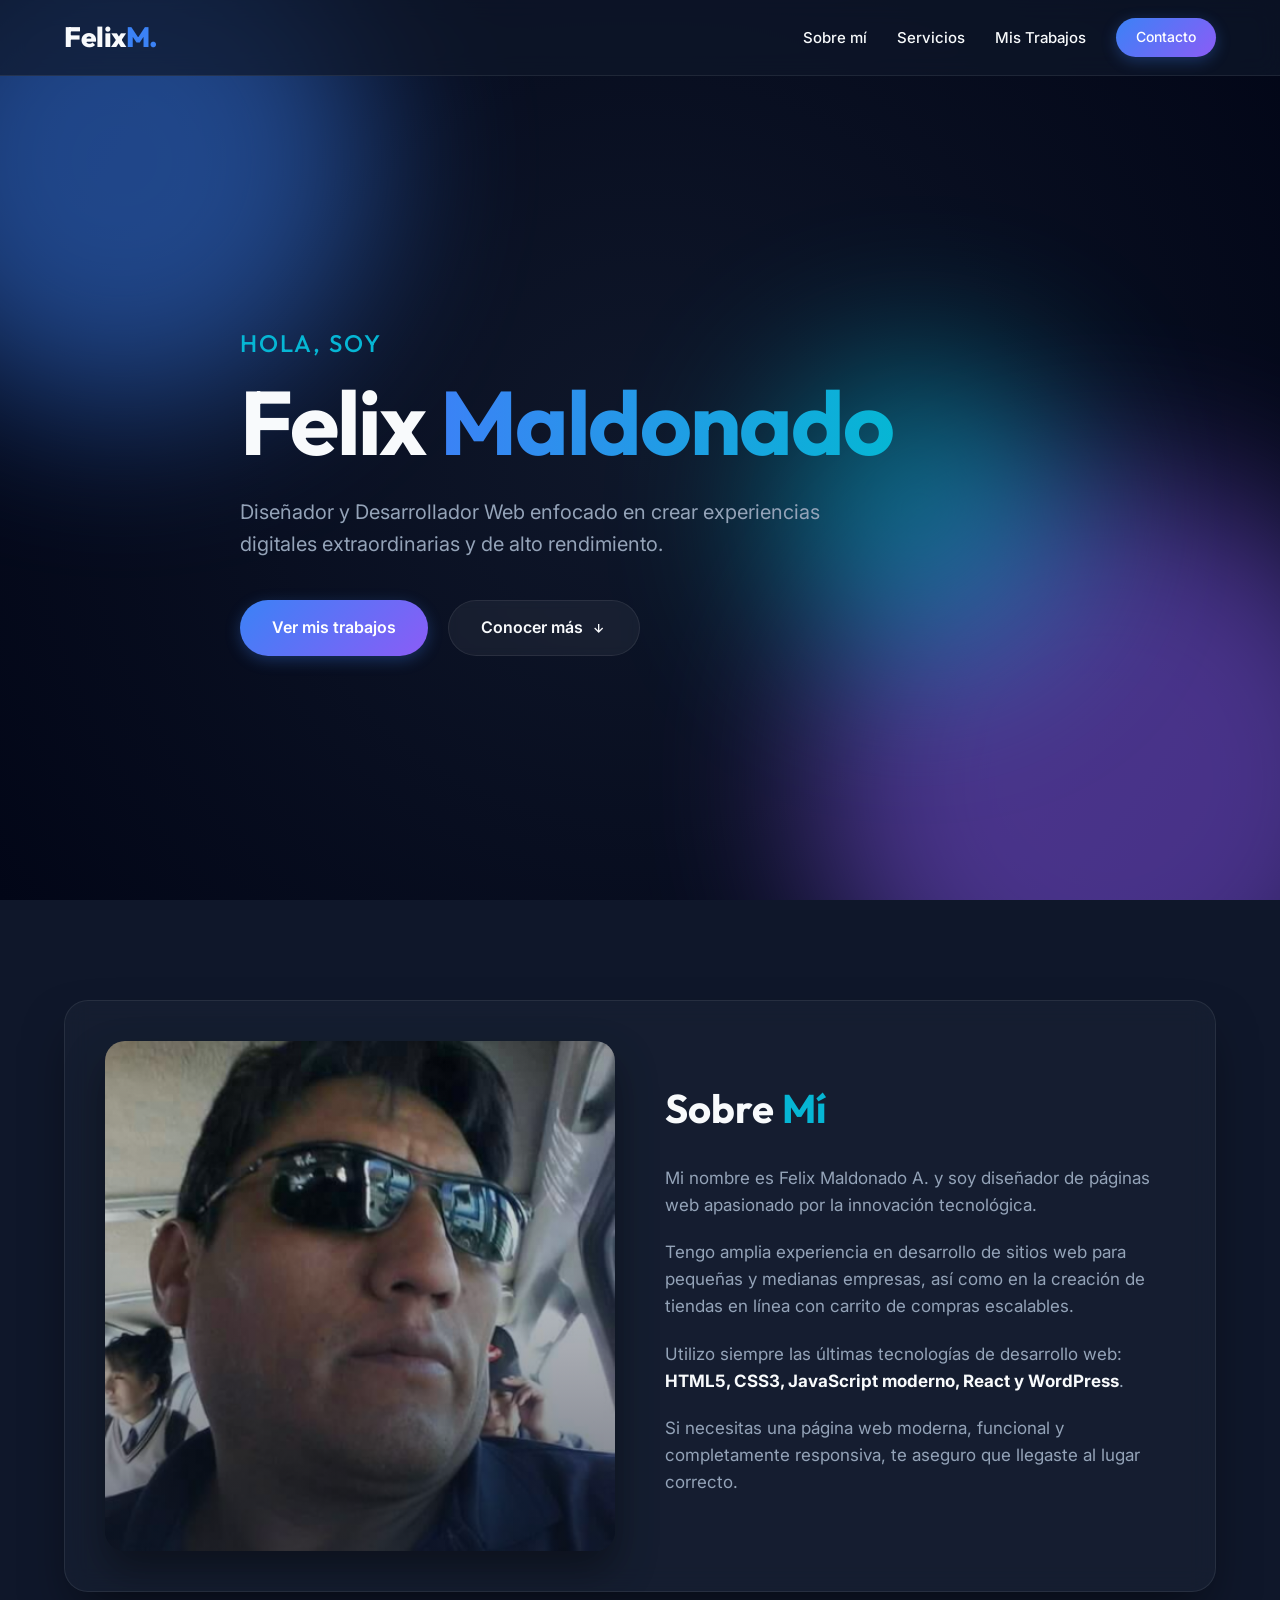
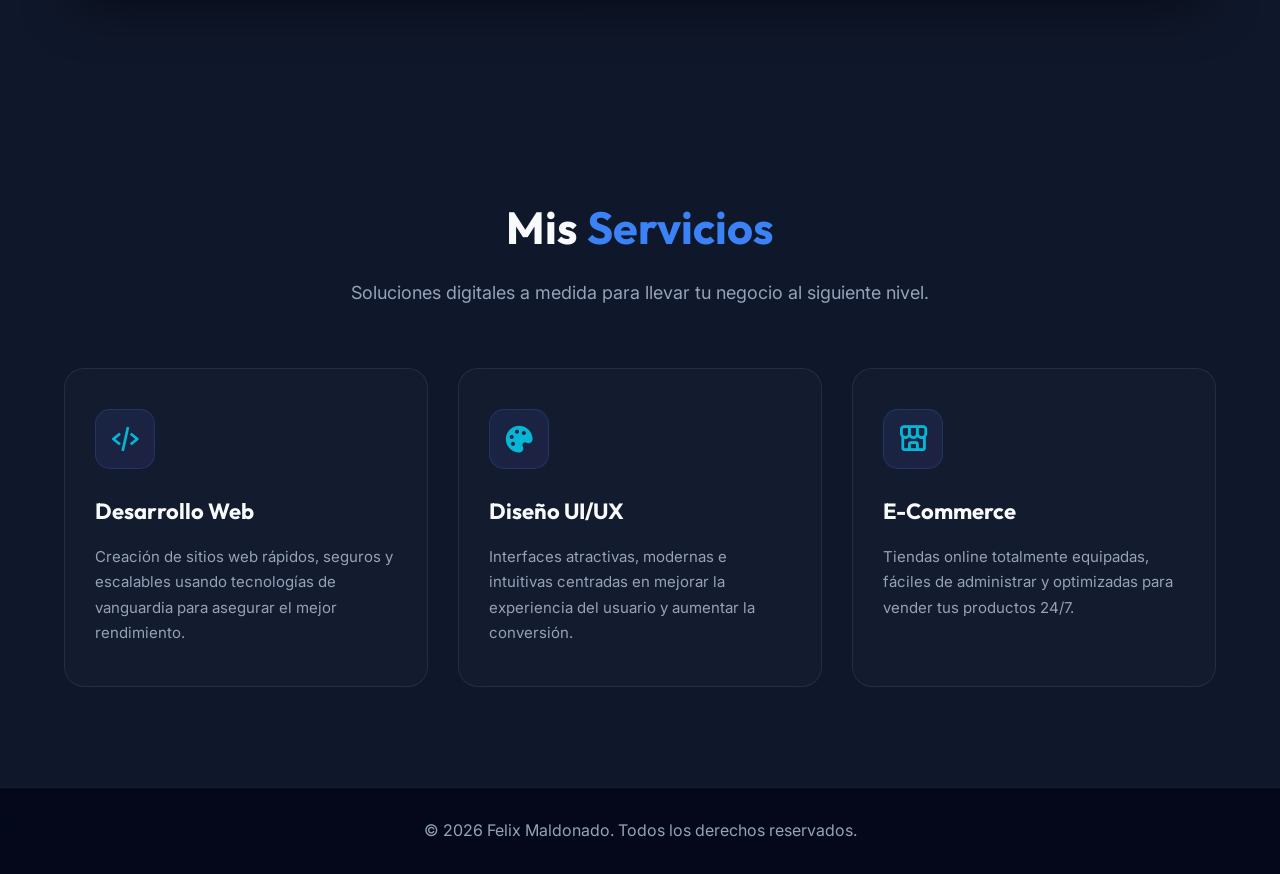
==== index.html @ bb876b4f "Initial commit" ====
<!DOCTYPE html>
<html lang="es">
<head>
    <meta charset="UTF-8">
    <meta http-equiv="X-UA-Compatible" content="IE=edge">
    <meta name="viewport" content="width=device-width, initial-scale=1.0">
    <title>Felix Maldonado - Diseñador & Desarrollador Web</title>
    <!-- Modern Fonts -->
    <link href="https://fonts.googleapis.com/css2?family=Outfit:wght@300;400;600;800&family=Inter:wght@300;400;500;700&display=swap" rel="stylesheet">
    <!-- Boxicons for modern icons -->
    <link href='https://unpkg.com/boxicons@2.1.4/css/boxicons.min.css' rel='stylesheet'>
    <link rel="stylesheet" href="css/estilo.css">
</head>

<body>
    <!-- Decoración de fondo dinámica -->
    <div class="background-shapes">
        <div class="shape shape-1"></div>
        <div class="shape shape-2"></div>
        <div class="shape shape-3"></div>
    </div>

    <!-- Navegación Sticky con Glassmorphism -->
    <header class="glass-header">
        <div class="contenedor header-content">
            <div class="logo">
                <a href="#">Felix<span>M.</span></a>
            </div>
            <nav>
                <ul class="navegacion">
                    <li><a href="#sobre-mi">Sobre mí</a></li>
                    <li><a href="#servicios">Servicios</a></li>
                    <li><a href="mistrabajos.html">Mis Trabajos</a></li>
                    <li><a href="#contacto" class="btn-primary btn-small">Contacto</a></li>
                </ul>
            </nav>
        </div>
    </header>

    <!-- Sección Hero -->
    <section class="hero">
        <div class="contenedor hero-content">
            <h2 class="subtitle">Hola, soy</h2>
            <h1 class="title">Felix <span>Maldonado</span></h1>
            <p class="description">Diseñador y Desarrollador Web enfocado en crear experiencias digitales extraordinarias y de alto rendimiento.</p>
            <div class="hero-buttons">
                <a href="nosotros.html" class="btn-primary glow-effect">Ver mis trabajos</a>
                <a href="#sobre-mi" class="btn-secondary">Conocer más <i class='bx bx-down-arrow-alt'></i></a>
            </div>
        </div>
    </section>

    <!-- Sección Sobre Mi -->
    <section id="sobre-mi" class="section">
        <div class="contenedor">
            <div class="sobre-mi-grid glass-panel">
                <div class="sobre-mi-img">
                    <img src="img/yo.jpg" alt="Felix Maldonado" title="Felix Maldonado A.">
                    <div class="img-overlay"></div>
                </div>
                <div class="sobre-mi-info">
                    <h3>Sobre <span>Mí</span></h3>
                    <p>Mi nombre es Felix Maldonado A. y soy diseñador de páginas web apasionado por la innovación tecnológica.</p>
                    <p>Tengo amplia experiencia en desarrollo de sitios web para pequeñas y medianas empresas, así como en la creación de tiendas en línea con carrito de compras escalables.</p>
                    <p>Utilizo siempre las últimas tecnologías de desarrollo web: <strong>HTML5, CSS3, JavaScript moderno, React y WordPress</strong>.</p>
                    <p>Si necesitas una página web moderna, funcional y completamente responsiva, te aseguro que llegaste al lugar correcto.</p>
                </div>
            </div>
        </div>
    </section>

    <!-- Nueva Sección de Servicios (Cards) -->
    <section id="servicios" class="section">
        <div class="contenedor text-center">
            <h3 class="section-title">Mis <span>Servicios</span></h3>
            <p class="section-subtitle">Soluciones digitales a medida para llevar tu negocio al siguiente nivel.</p>
            
            <div class="cards-grid">
                <!-- Card 1 -->
                <div class="card glass-card">
                    <div class="card-icon">
                        <i class='bx bx-code-alt'></i>
                    </div>
                    <h4>Desarrollo Web</h4>
                    <p>Creación de sitios web rápidos, seguros y escalables usando tecnologías de vanguardia para asegurar el mejor rendimiento.</p>
                </div>
                <!-- Card 2 -->
                <div class="card glass-card">
                    <div class="card-icon">
                        <i class='bx bxs-palette'></i>
                    </div>
                    <h4>Diseño UI/UX</h4>
                    <p>Interfaces atractivas, modernas e intuitivas centradas en mejorar la experiencia del usuario y aumentar la conversión.</p>
                </div>
                <!-- Card 3 -->
                <div class="card glass-card">
                    <div class="card-icon">
                        <i class='bx bx-store-alt'></i>
                    </div>
                    <h4>E-Commerce</h4>
                    <p>Tiendas online totalmente equipadas, fáciles de administrar y optimizadas para vender tus productos 24/7.</p>
                </div>
            </div>
        </div>
    </section>

    <!-- Footer -->
    <footer class="footer">
        <div class="contenedor">
            <p>&copy; 2026 Felix Maldonado. Todos los derechos reservados.</p>
        </div>
    </footer>
</body>
</html>
---- css/estilo.css ----
/* =========================================
   VARIABLES & DESIGN SYSTEM
   ========================================= */
:root {
    --bg-dark: #0f172a;
    --bg-darker: #020617;
    --text-primary: #f8fafc;
    --text-secondary: #94a3b8;
    --primary-color: #3b82f6;
    --primary-glow: rgba(59, 130, 246, 0.5);
    --secondary-color: #8b5cf6;
    --accent-color: #06b6d4;
    
    --glass-bg: rgba(30, 41, 59, 0.4);
    --glass-border: rgba(255, 255, 255, 0.08);
    --glass-blur: blur(12px);
    
    --font-heading: 'Outfit', sans-serif;
    --font-body: 'Inter', sans-serif;
    
    --transition-fast: 0.2s ease;
    --transition-normal: 0.4s ease;
}

/* =========================================
   RESET & BASE STYLES
   ========================================= */
* {
    margin: 0;
    padding: 0;
    box-sizing: border-box;
}

html {
    scroll-behavior: smooth;
}

body {
    font-family: var(--font-body);
    background-color: var(--bg-dark);
    color: var(--text-primary);
    line-height: 1.6;
    overflow-x: hidden;
    position: relative;
}

h1, h2, h3, h4, h5, h6 {
    font-family: var(--font-heading);
    font-weight: 700;
}

a {
    text-decoration: none;
    color: inherit;
    transition: color var(--transition-fast);
}

ul {
    list-style: none;
}

.contenedor {
    max-width: 1200px;
    width: 90%;
    margin: 0 auto;
}

.text-center {
    text-align: center;
}

/* =========================================
   BACKGROUND ANIMATED SHAPES
   ========================================= */
.background-shapes {
    position: fixed;
    top: 0;
    left: 0;
    width: 100vw;
    height: 100vh;
    z-index: -1;
    overflow: hidden;
    background: radial-gradient(circle at 50% 50%, var(--bg-dark), var(--bg-darker));
}

.shape {
    position: absolute;
    filter: blur(80px);
    border-radius: 50%;
    opacity: 0.5;
    animation: float 15s infinite ease-in-out alternate;
}

.shape-1 {
    top: -10%;
    left: -10%;
    width: 500px;
    height: 500px;
    background: var(--primary-color);
    animation-delay: 0s;
}

.shape-2 {
    bottom: -20%;
    right: -10%;
    width: 600px;
    height: 600px;
    background: var(--secondary-color);
    animation-delay: -5s;
}

.shape-3 {
    top: 40%;
    left: 60%;
    width: 300px;
    height: 300px;
    background: var(--accent-color);
    animation-delay: -10s;
}

@keyframes float {
    0% { transform: translate(0, 0) rotate(0deg) scale(1); }
    100% { transform: translate(50px, 50px) rotate(45deg) scale(1.1); }
}

/* =========================================
   HEADER & NAVIGATION
   ========================================= */
.glass-header {
    position: fixed;
    top: 0;
    left: 0;
    width: 100%;
    z-index: 1000;
    background: rgba(15, 23, 42, 0.7);
    backdrop-filter: var(--glass-blur);
    -webkit-backdrop-filter: var(--glass-blur);
    border-bottom: 1px solid var(--glass-border);
    padding: 15px 0;
    transition: all var(--transition-normal);
}

.header-content {
    display: flex;
    justify-content: space-between;
    align-items: center;
}

.logo a {
    font-size: 28px;
    font-family: var(--font-heading);
    font-weight: 800;
    color: var(--text-primary);
    letter-spacing: -0.5px;
}

.logo span {
    color: var(--primary-color);
}

.navegacion {
    display: flex;
    align-items: center;
    gap: 30px;
}

.navegacion li a {
    font-size: 15px;
    font-weight: 500;
    position: relative;
    padding: 5px 0;
}

.navegacion li a:not(.btn-small)::after {
    content: '';
    position: absolute;
    bottom: 0;
    left: 0;
    width: 0%;
    height: 2px;
    background: linear-gradient(90deg, var(--primary-color), var(--accent-color));
    transition: width var(--transition-fast);
}

.navegacion li a:not(.btn-small):hover::after {
    width: 100%;
}

.navegacion li a:hover {
    color: var(--accent-color);
}

/* =========================================
   BUTTONS
   ========================================= */
.btn-primary, .btn-secondary {
    display: inline-flex;
    align-items: center;
    gap: 8px;
    padding: 14px 32px;
    border-radius: 50px;
    font-weight: 600;
    font-size: 16px;
    transition: all var(--transition-normal);
    cursor: pointer;
    border: none;
}

.btn-small {
    padding: 8px 20px !important;
    font-size: 14px !important;
}

.btn-primary {
    background: linear-gradient(135deg, var(--primary-color), var(--secondary-color));
    color: white;
    box-shadow: 0 4px 15px rgba(59, 130, 246, 0.3);
}

.btn-primary:hover {
    transform: translateY(-3px);
    box-shadow: 0 8px 25px rgba(59, 130, 246, 0.5);
    color: white;
}

.glow-effect {
    position: relative;
    z-index: 1;
}

.glow-effect::before {
    content: '';
    position: absolute;
    top: 0; left: 0; right: 0; bottom: 0;
    border-radius: 50px;
    background: linear-gradient(135deg, var(--primary-color), var(--accent-color));
    z-index: -1;
    transition: opacity var(--transition-normal);
    opacity: 0;
    filter: blur(10px);
}

.glow-effect:hover::before {
    opacity: 1;
}

.btn-secondary {
    background: rgba(255, 255, 255, 0.05);
    backdrop-filter: blur(5px);
    border: 1px solid var(--glass-border);
    color: var(--text-primary);
}

.btn-secondary:hover {
    background: rgba(255, 255, 255, 0.1);
    transform: translateY(-3px);
}

/* =========================================
   HERO SECTION
   ========================================= */
.hero {
    min-height: 100vh;
    display: flex;
    align-items: center;
    padding-top: 80px;
}

.hero-content {
    max-width: 800px;
}

.subtitle {
    font-size: 24px;
    color: var(--accent-color);
    font-weight: 500;
    margin-bottom: 10px;
    letter-spacing: 2px;
    text-transform: uppercase;
}

.title {
    font-size: clamp(50px, 8vw, 90px);
    line-height: 1.1;
    margin-bottom: 25px;
    letter-spacing: -2px;
}

.title span {
    background: linear-gradient(to right, var(--primary-color), var(--accent-color));
    -webkit-background-clip: text;
    -webkit-text-fill-color: transparent;
    display: inline-block;
}

.description {
    font-size: 20px;
    color: var(--text-secondary);
    margin-bottom: 40px;
    max-width: 600px;
}

.hero-buttons {
    display: flex;
    gap: 20px;
    flex-wrap: wrap;
}

/* =========================================
   SECTIONS
   ========================================= */
.section {
    padding: 100px 0;
    position: relative;
    z-index: 2;
}

.section-title {
    font-size: 45px;
    margin-bottom: 15px;
}

.section-title span {
    color: var(--primary-color);
}

.section-subtitle {
    color: var(--text-secondary);
    font-size: 18px;
    max-width: 600px;
    margin: 0 auto 60px;
}

/* Glass Panels */
.glass-panel {
    background: var(--glass-bg);
    backdrop-filter: var(--glass-blur);
    -webkit-backdrop-filter: var(--glass-blur);
    border: 1px solid var(--glass-border);
    border-radius: 24px;
    padding: 40px;
    box-shadow: 0 25px 50px -12px rgba(0, 0, 0, 0.5);
}

/* =========================================
   SOBRE MI SECTION
   ========================================= */
.sobre-mi-grid {
    display: grid;
    grid-template-columns: 1fr 1fr;
    gap: 50px;
    align-items: center;
}

.sobre-mi-img {
    position: relative;
    border-radius: 20px;
    overflow: hidden;
    box-shadow: 0 20px 40px rgba(0,0,0,0.4);
}

.sobre-mi-img img {
    width: 100%;
    height: auto;
    display: block;
    transition: transform 0.5s ease;
}

.sobre-mi-img:hover img {
    transform: scale(1.05);
}

.img-overlay {
    position: absolute;
    top: 0; left: 0; right: 0; bottom: 0;
    background: linear-gradient(to top, var(--bg-dark) 0%, transparent 100%);
    opacity: 0.6;
}

.sobre-mi-info h3 {
    font-size: 40px;
    margin-bottom: 25px;
}

.sobre-mi-info h3 span {
    color: var(--accent-color);
}

.sobre-mi-info p {
    margin-bottom: 20px;
    color: var(--text-secondary);
    font-size: 17px;
}

.sobre-mi-info strong {
    color: var(--text-primary);
}

/* =========================================
   SERVICIOS SECTION (CARDS)
   ========================================= */
.cards-grid {
    display: grid;
    grid-template-columns: repeat(auto-fit, minmax(300px, 1fr));
    gap: 30px;
    margin-top: 40px;
}

.glass-card {
    background: rgba(30, 41, 59, 0.3);
    backdrop-filter: var(--glass-blur);
    -webkit-backdrop-filter: var(--glass-blur);
    border: 1px solid var(--glass-border);
    border-radius: 20px;
    padding: 40px 30px;
    text-align: left;
    transition: all var(--transition-normal);
    position: relative;
    overflow: hidden;
}

.glass-card::before {
    content: '';
    position: absolute;
    top: 0; left: 0;
    width: 100%; height: 100%;
    background: radial-gradient(circle at 50% -20%, rgba(59, 130, 246, 0.15), transparent 70%);
    opacity: 0;
    transition: opacity var(--transition-normal);
}

.glass-card:hover {
    transform: translateY(-10px);
    background: rgba(30, 41, 59, 0.5);
    border-color: rgba(59, 130, 246, 0.3);
    box-shadow: 0 20px 40px rgba(0, 0, 0, 0.4);
}

.glass-card:hover::before {
    opacity: 1;
}

.card-icon {
    width: 60px;
    height: 60px;
    border-radius: 15px;
    background: linear-gradient(135deg, rgba(59, 130, 246, 0.1), rgba(139, 92, 246, 0.1));
    display: flex;
    align-items: center;
    justify-content: center;
    margin-bottom: 25px;
    border: 1px solid rgba(59, 130, 246, 0.2);
}

.card-icon i {
    font-size: 32px;
    color: var(--accent-color);
}

.glass-card h4 {
    font-size: 22px;
    margin-bottom: 15px;
    color: var(--text-primary);
}

.glass-card p {
    color: var(--text-secondary);
    font-size: 15px;
    line-height: 1.7;
}

/* =========================================
   FOOTER
   ========================================= */
.footer {
    text-align: center;
    padding: 30px 0;
    border-top: 1px solid var(--glass-border);
    background: rgba(2, 6, 23, 0.8);
    backdrop-filter: var(--glass-blur);
    color: var(--text-secondary);
    position: relative;
    z-index: 2;
}

/* =========================================
   RESPONSIVE DESIGN
   ========================================= */
@media (max-width: 992px) {
    .sobre-mi-grid {
        grid-template-columns: 1fr;
    }
    
    .sobre-mi-img {
        max-width: 500px;
        margin: 0 auto;
    }
    
    .title {
        font-size: clamp(40px, 6vw, 60px);
    }
}

@media (max-width: 768px) {
    .navegacion {
        display: none; /* Idealmente aquí iría un menú hamburguesa */
    }
    
    .hero {
        text-align: center;
    }
    
    .hero-content {
        margin: 0 auto;
        display: flex;
        flex-direction: column;
        align-items: center;
    }
    
    .hero-buttons {
        justify-content: center;
    }
    
    .section {
        padding: 60px 0;
    }
    
    .glass-panel {
        padding: 30px 20px;
    }
}
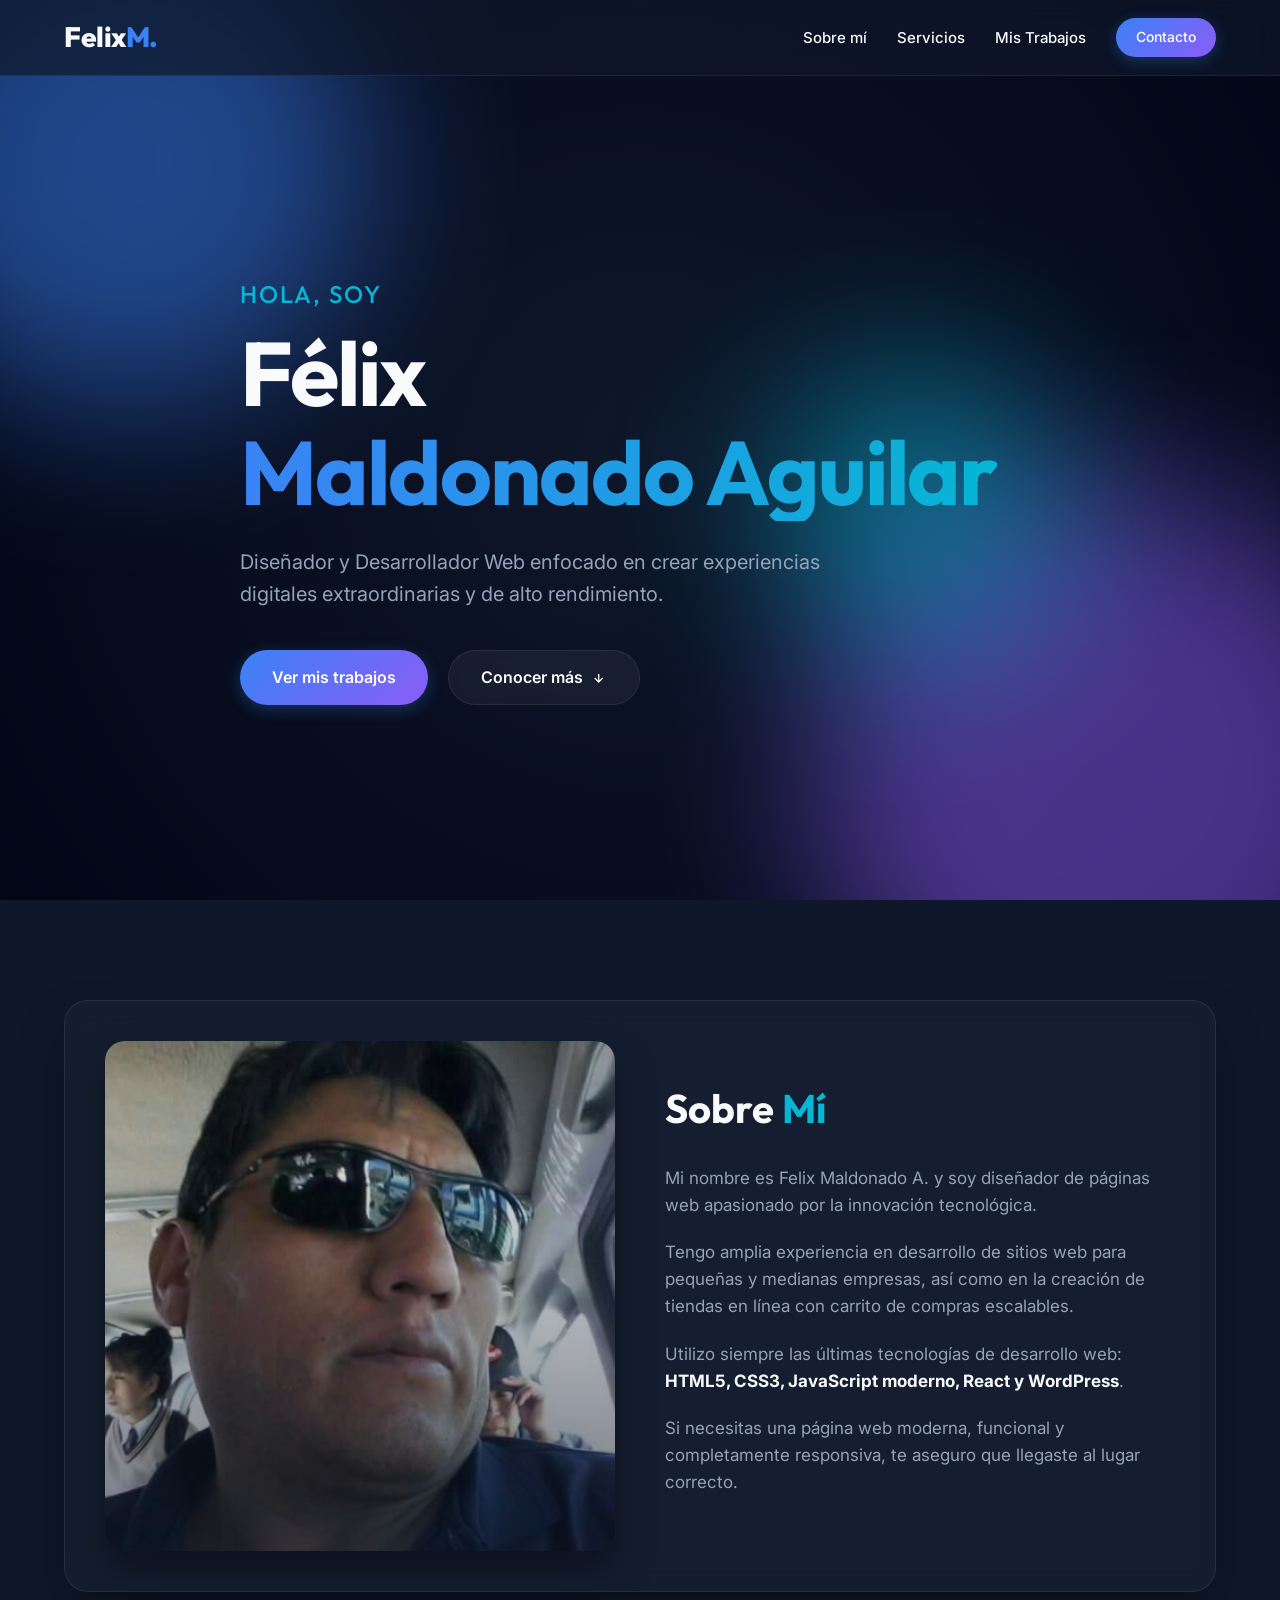
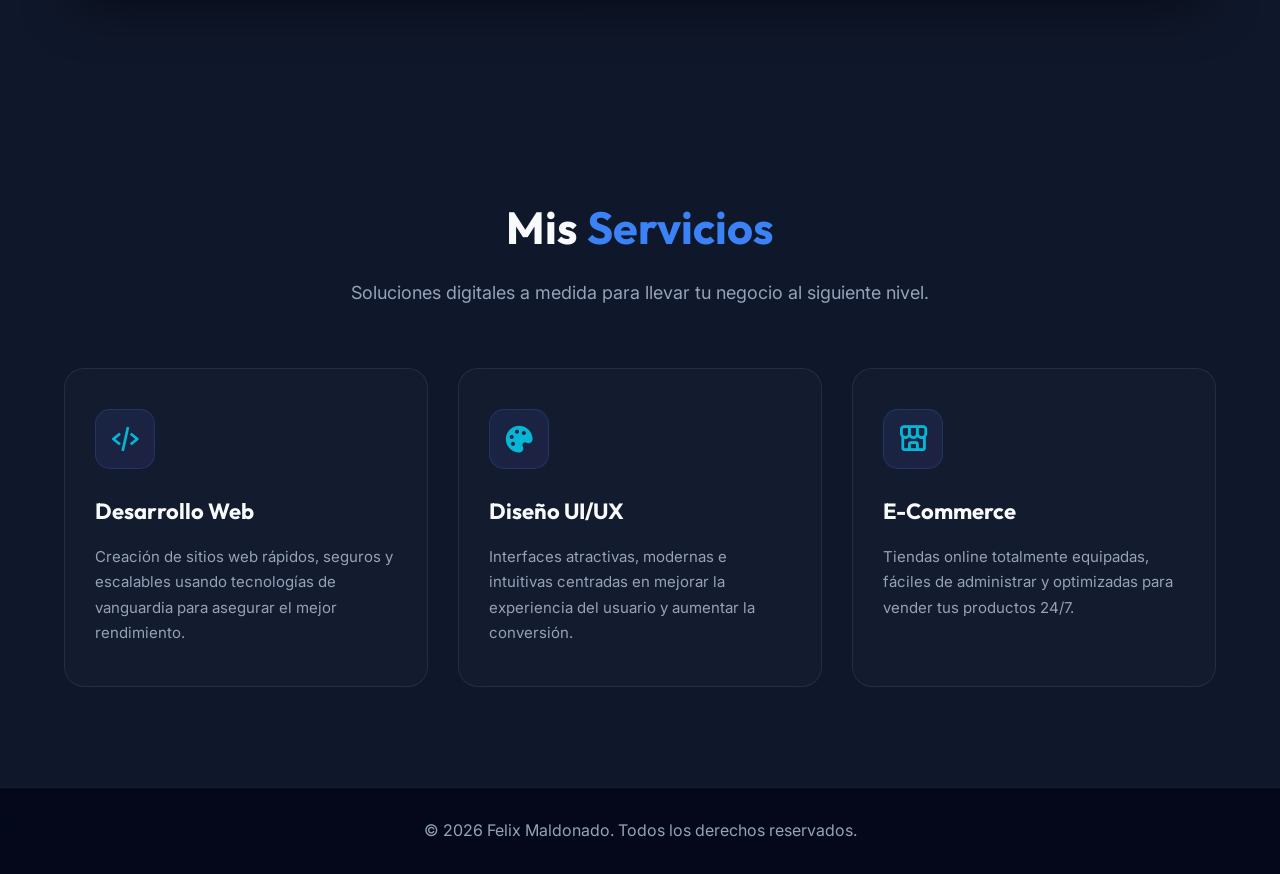
==== commit 2b15700b: "modificando mis datos" ====
--- a/index.html
+++ b/index.html
@@ -1,114 +1,159 @@
-<!DOCTYPE html>
+<!doctype html>
 <html lang="es">
-<head>
-    <meta charset="UTF-8">
-    <meta http-equiv="X-UA-Compatible" content="IE=edge">
-    <meta name="viewport" content="width=device-width, initial-scale=1.0">
+  <head>
+    <meta charset="UTF-8" />
+    <meta http-equiv="X-UA-Compatible" content="IE=edge" />
+    <meta name="viewport" content="width=device-width, initial-scale=1.0" />
     <title>Felix Maldonado - Diseñador & Desarrollador Web</title>
     <!-- Modern Fonts -->
-    <link href="https://fonts.googleapis.com/css2?family=Outfit:wght@300;400;600;800&family=Inter:wght@300;400;500;700&display=swap" rel="stylesheet">
+    <link
+      href="https://fonts.googleapis.com/css2?family=Outfit:wght@300;400;600;800&family=Inter:wght@300;400;500;700&display=swap"
+      rel="stylesheet"
+    />
     <!-- Boxicons for modern icons -->
-    <link href='https://unpkg.com/boxicons@2.1.4/css/boxicons.min.css' rel='stylesheet'>
-    <link rel="stylesheet" href="css/estilo.css">
-</head>
+    <link
+      href="https://unpkg.com/boxicons@2.1.4/css/boxicons.min.css"
+      rel="stylesheet"
+    />
+    <link rel="stylesheet" href="css/estilo.css" />
+  </head>
 
-<body>
+  <body>
     <!-- Decoración de fondo dinámica -->
     <div class="background-shapes">
-        <div class="shape shape-1"></div>
-        <div class="shape shape-2"></div>
-        <div class="shape shape-3"></div>
+      <div class="shape shape-1"></div>
+      <div class="shape shape-2"></div>
+      <div class="shape shape-3"></div>
     </div>
 
     <!-- Navegación Sticky con Glassmorphism -->
     <header class="glass-header">
-        <div class="contenedor header-content">
-            <div class="logo">
-                <a href="#">Felix<span>M.</span></a>
-            </div>
-            <nav>
-                <ul class="navegacion">
-                    <li><a href="#sobre-mi">Sobre mí</a></li>
-                    <li><a href="#servicios">Servicios</a></li>
-                    <li><a href="mistrabajos.html">Mis Trabajos</a></li>
-                    <li><a href="#contacto" class="btn-primary btn-small">Contacto</a></li>
-                </ul>
-            </nav>
+      <div class="contenedor header-content">
+        <div class="logo">
+          <a href="#">Felix<span>M.</span></a>
         </div>
+        <nav>
+          <ul class="navegacion">
+            <li><a href="#sobre-mi">Sobre mí</a></li>
+            <li><a href="#servicios">Servicios</a></li>
+            <li><a href="mistrabajos.html">Mis Trabajos</a></li>
+            <li>
+              <a href="#contacto" class="btn-primary btn-small">Contacto</a>
+            </li>
+          </ul>
+        </nav>
+      </div>
     </header>
 
     <!-- Sección Hero -->
     <section class="hero">
-        <div class="contenedor hero-content">
-            <h2 class="subtitle">Hola, soy</h2>
-            <h1 class="title">Felix <span>Maldonado</span></h1>
-            <p class="description">Diseñador y Desarrollador Web enfocado en crear experiencias digitales extraordinarias y de alto rendimiento.</p>
-            <div class="hero-buttons">
-                <a href="nosotros.html" class="btn-primary glow-effect">Ver mis trabajos</a>
-                <a href="#sobre-mi" class="btn-secondary">Conocer más <i class='bx bx-down-arrow-alt'></i></a>
-            </div>
+      <div class="contenedor hero-content">
+        <h2 class="subtitle">Hola, soy</h2>
+        <h1 class="title">Félix <span>Maldonado Aguilar</span></h1>
+        <p class="description">
+          Diseñador y Desarrollador Web enfocado en crear experiencias digitales
+          extraordinarias y de alto rendimiento.
+        </p>
+        <div class="hero-buttons">
+          <a href="nosotros.html" class="btn-primary glow-effect"
+            >Ver mis trabajos</a
+          >
+          <a href="#sobre-mi" class="btn-secondary"
+            >Conocer más <i class="bx bx-down-arrow-alt"></i
+          ></a>
         </div>
+      </div>
     </section>
 
     <!-- Sección Sobre Mi -->
     <section id="sobre-mi" class="section">
-        <div class="contenedor">
-            <div class="sobre-mi-grid glass-panel">
-                <div class="sobre-mi-img">
-                    <img src="img/yo.jpg" alt="Felix Maldonado" title="Felix Maldonado A.">
-                    <div class="img-overlay"></div>
-                </div>
-                <div class="sobre-mi-info">
-                    <h3>Sobre <span>Mí</span></h3>
-                    <p>Mi nombre es Felix Maldonado A. y soy diseñador de páginas web apasionado por la innovación tecnológica.</p>
-                    <p>Tengo amplia experiencia en desarrollo de sitios web para pequeñas y medianas empresas, así como en la creación de tiendas en línea con carrito de compras escalables.</p>
-                    <p>Utilizo siempre las últimas tecnologías de desarrollo web: <strong>HTML5, CSS3, JavaScript moderno, React y WordPress</strong>.</p>
-                    <p>Si necesitas una página web moderna, funcional y completamente responsiva, te aseguro que llegaste al lugar correcto.</p>
-                </div>
-            </div>
+      <div class="contenedor">
+        <div class="sobre-mi-grid glass-panel">
+          <div class="sobre-mi-img">
+            <img
+              src="img/yo.jpg"
+              alt="Felix Maldonado"
+              title="Felix Maldonado A."
+            />
+            <div class="img-overlay"></div>
+          </div>
+          <div class="sobre-mi-info">
+            <h3>Sobre <span>Mí</span></h3>
+            <p>
+              Mi nombre es Felix Maldonado A. y soy diseñador de páginas web
+              apasionado por la innovación tecnológica.
+            </p>
+            <p>
+              Tengo amplia experiencia en desarrollo de sitios web para pequeñas
+              y medianas empresas, así como en la creación de tiendas en línea
+              con carrito de compras escalables.
+            </p>
+            <p>
+              Utilizo siempre las últimas tecnologías de desarrollo web:
+              <strong>HTML5, CSS3, JavaScript moderno, React y WordPress</strong
+              >.
+            </p>
+            <p>
+              Si necesitas una página web moderna, funcional y completamente
+              responsiva, te aseguro que llegaste al lugar correcto.
+            </p>
+          </div>
         </div>
+      </div>
     </section>
 
     <!-- Nueva Sección de Servicios (Cards) -->
     <section id="servicios" class="section">
-        <div class="contenedor text-center">
-            <h3 class="section-title">Mis <span>Servicios</span></h3>
-            <p class="section-subtitle">Soluciones digitales a medida para llevar tu negocio al siguiente nivel.</p>
-            
-            <div class="cards-grid">
-                <!-- Card 1 -->
-                <div class="card glass-card">
-                    <div class="card-icon">
-                        <i class='bx bx-code-alt'></i>
-                    </div>
-                    <h4>Desarrollo Web</h4>
-                    <p>Creación de sitios web rápidos, seguros y escalables usando tecnologías de vanguardia para asegurar el mejor rendimiento.</p>
-                </div>
-                <!-- Card 2 -->
-                <div class="card glass-card">
-                    <div class="card-icon">
-                        <i class='bx bxs-palette'></i>
-                    </div>
-                    <h4>Diseño UI/UX</h4>
-                    <p>Interfaces atractivas, modernas e intuitivas centradas en mejorar la experiencia del usuario y aumentar la conversión.</p>
-                </div>
-                <!-- Card 3 -->
-                <div class="card glass-card">
-                    <div class="card-icon">
-                        <i class='bx bx-store-alt'></i>
-                    </div>
-                    <h4>E-Commerce</h4>
-                    <p>Tiendas online totalmente equipadas, fáciles de administrar y optimizadas para vender tus productos 24/7.</p>
-                </div>
+      <div class="contenedor text-center">
+        <h3 class="section-title">Mis <span>Servicios</span></h3>
+        <p class="section-subtitle">
+          Soluciones digitales a medida para llevar tu negocio al siguiente
+          nivel.
+        </p>
+
+        <div class="cards-grid">
+          <!-- Card 1 -->
+          <div class="card glass-card">
+            <div class="card-icon">
+              <i class="bx bx-code-alt"></i>
             </div>
+            <h4>Desarrollo Web</h4>
+            <p>
+              Creación de sitios web rápidos, seguros y escalables usando
+              tecnologías de vanguardia para asegurar el mejor rendimiento.
+            </p>
+          </div>
+          <!-- Card 2 -->
+          <div class="card glass-card">
+            <div class="card-icon">
+              <i class="bx bxs-palette"></i>
+            </div>
+            <h4>Diseño UI/UX</h4>
+            <p>
+              Interfaces atractivas, modernas e intuitivas centradas en mejorar
+              la experiencia del usuario y aumentar la conversión.
+            </p>
+          </div>
+          <!-- Card 3 -->
+          <div class="card glass-card">
+            <div class="card-icon">
+              <i class="bx bx-store-alt"></i>
+            </div>
+            <h4>E-Commerce</h4>
+            <p>
+              Tiendas online totalmente equipadas, fáciles de administrar y
+              optimizadas para vender tus productos 24/7.
+            </p>
+          </div>
         </div>
+      </div>
     </section>
 
     <!-- Footer -->
     <footer class="footer">
-        <div class="contenedor">
-            <p>&copy; 2026 Felix Maldonado. Todos los derechos reservados.</p>
-        </div>
+      <div class="contenedor">
+        <p>&copy; 2026 Felix Maldonado. Todos los derechos reservados.</p>
+      </div>
     </footer>
-</body>
-</html>+  </body>
+</html>
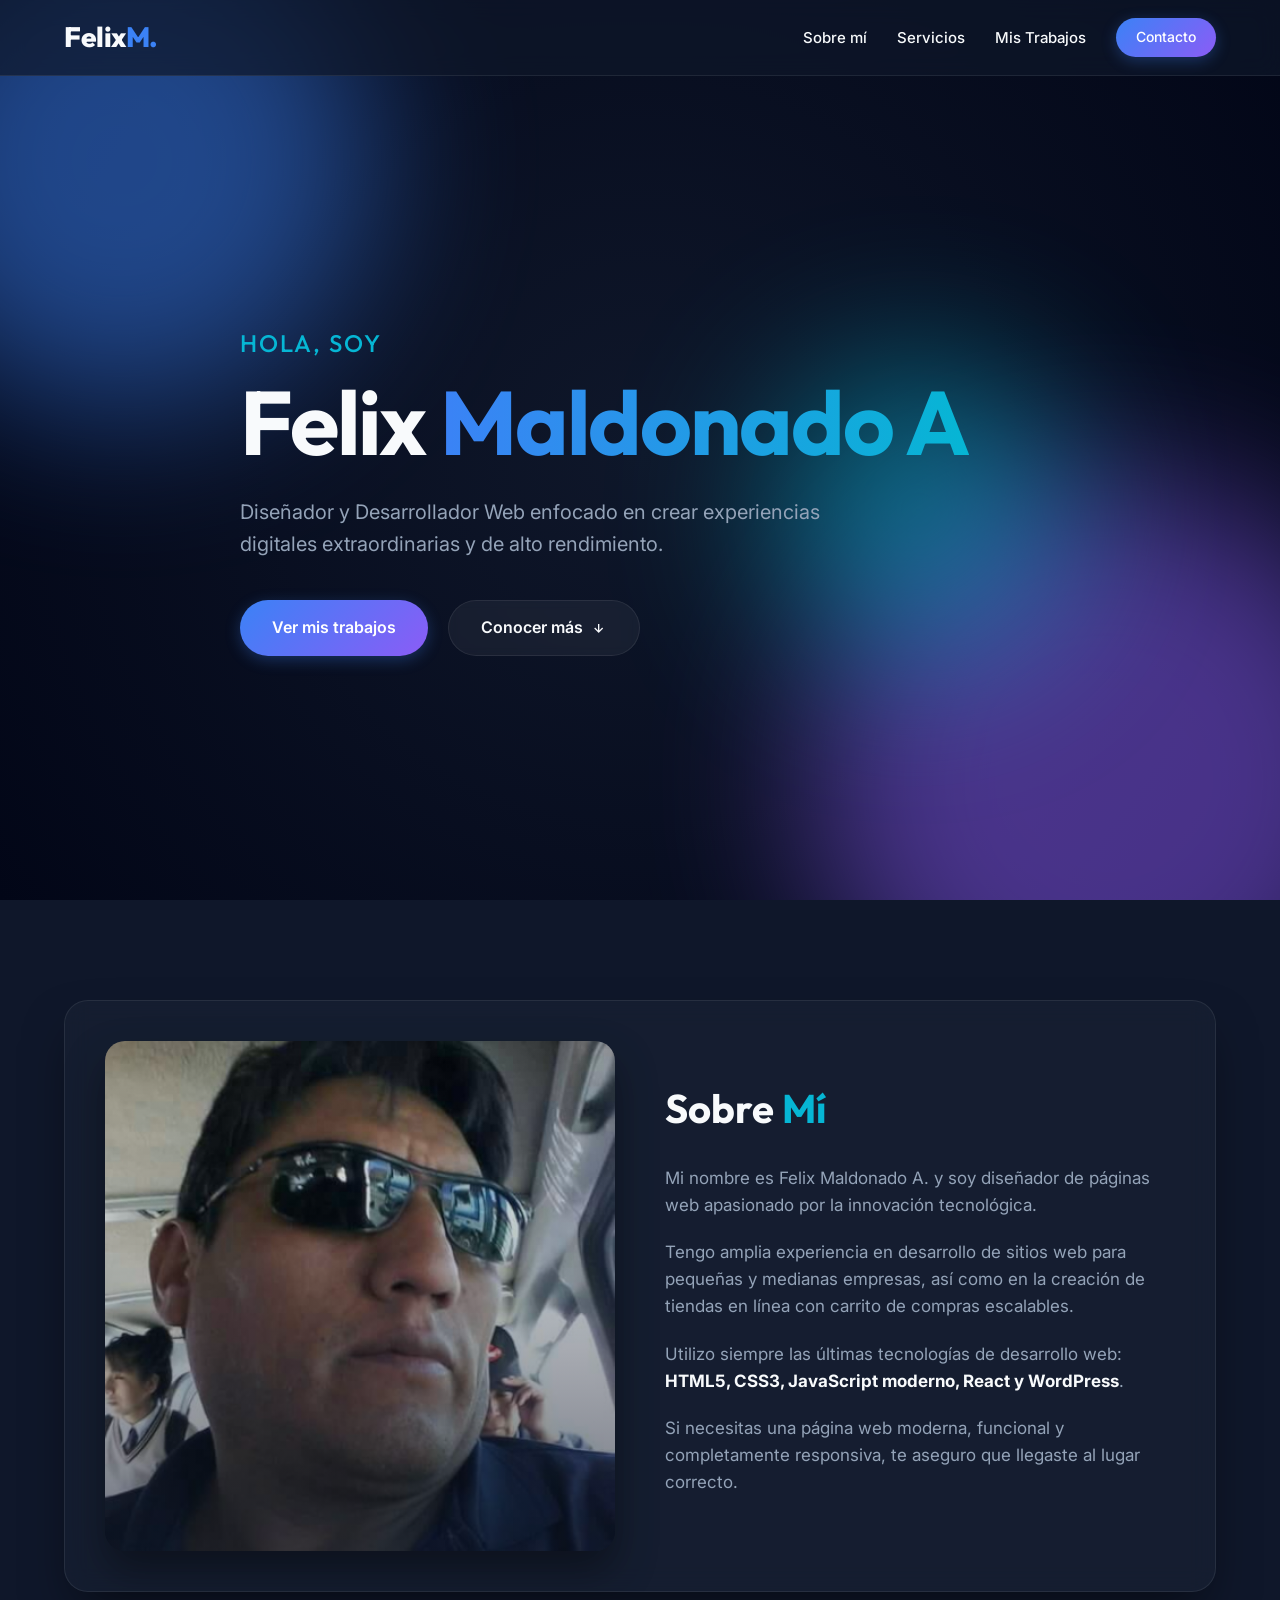
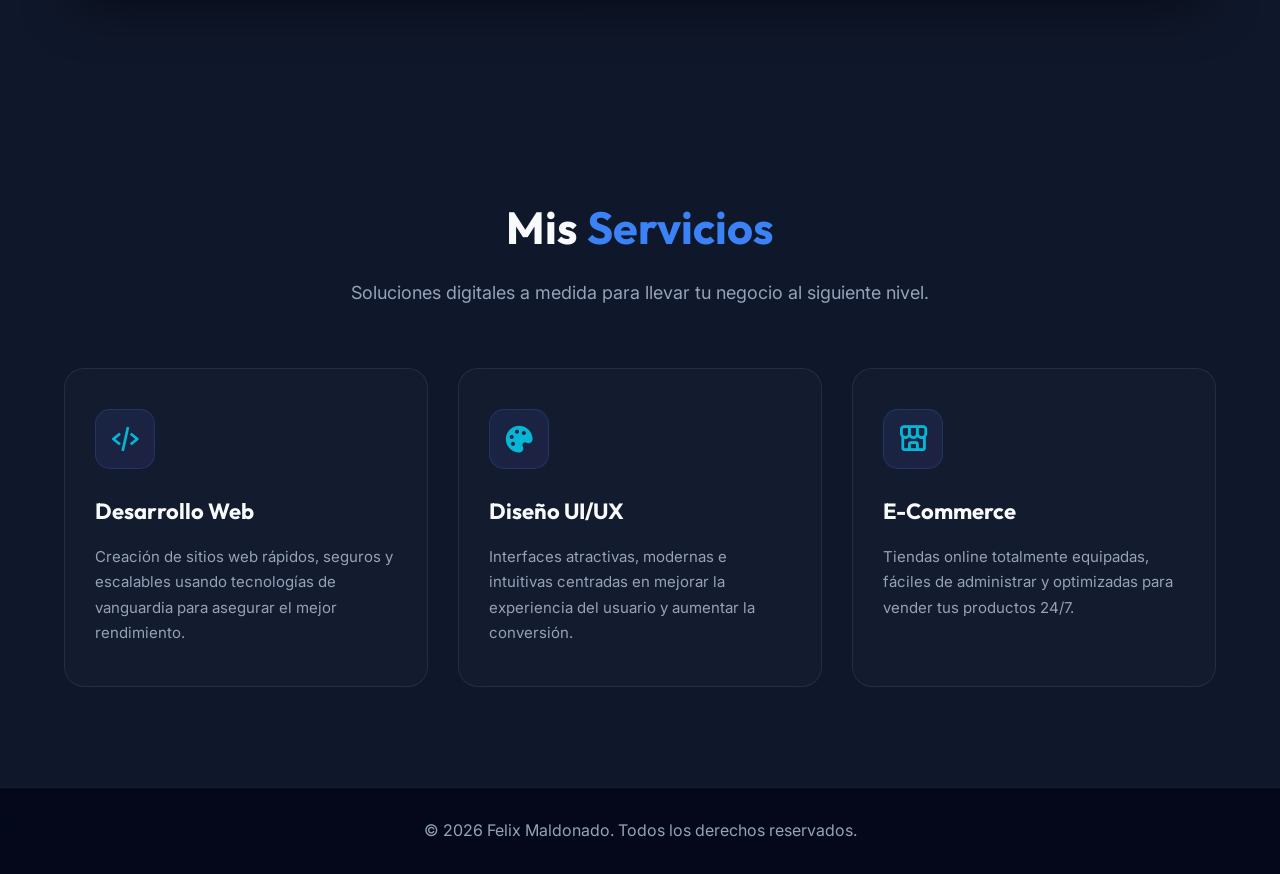
==== commit 57e01fdb: "se desbordo mis datos lo volvia reeescribir" ====
--- a/index.html
+++ b/index.html
@@ -49,7 +49,7 @@
     <section class="hero">
       <div class="contenedor hero-content">
         <h2 class="subtitle">Hola, soy</h2>
-        <h1 class="title">Félix <span>Maldonado Aguilar</span></h1>
+        <h1 class="title">Felix <span>Maldonado A</span></h1>
         <p class="description">
           Diseñador y Desarrollador Web enfocado en crear experiencias digitales
           extraordinarias y de alto rendimiento.
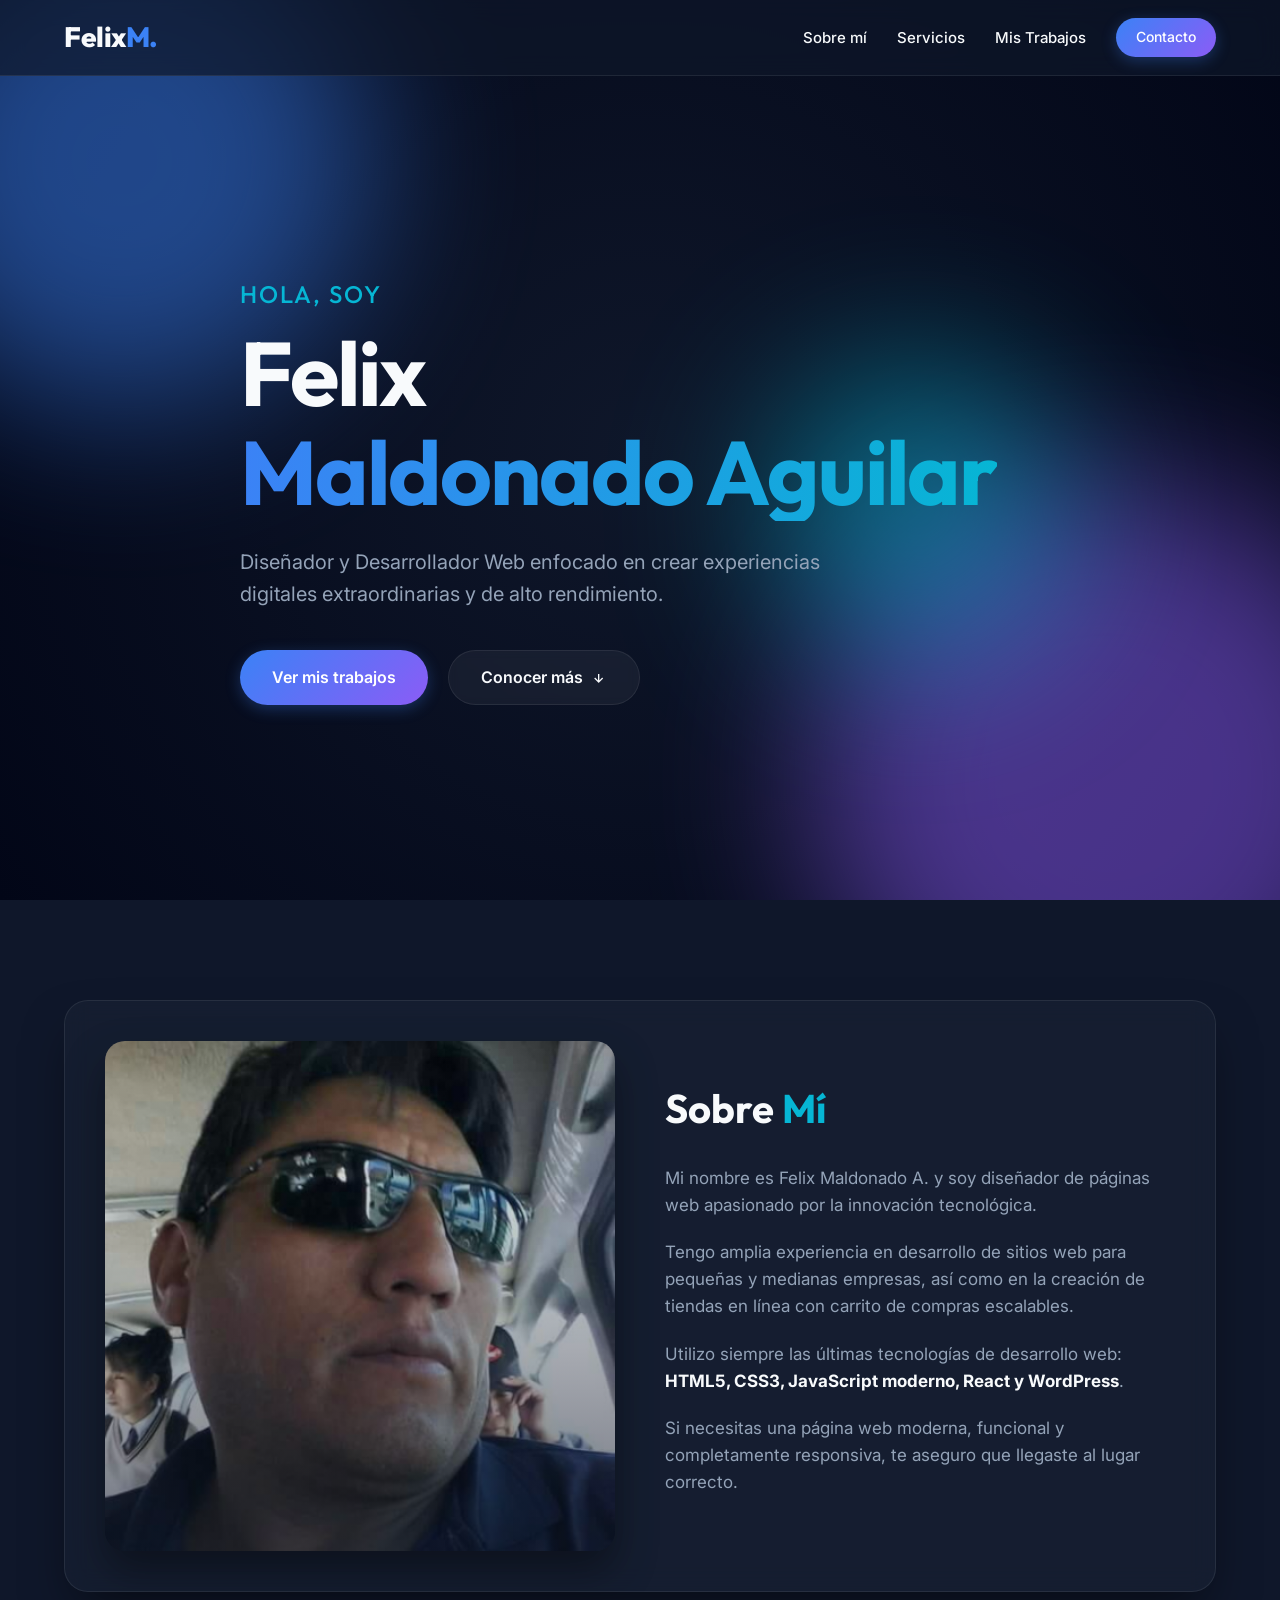
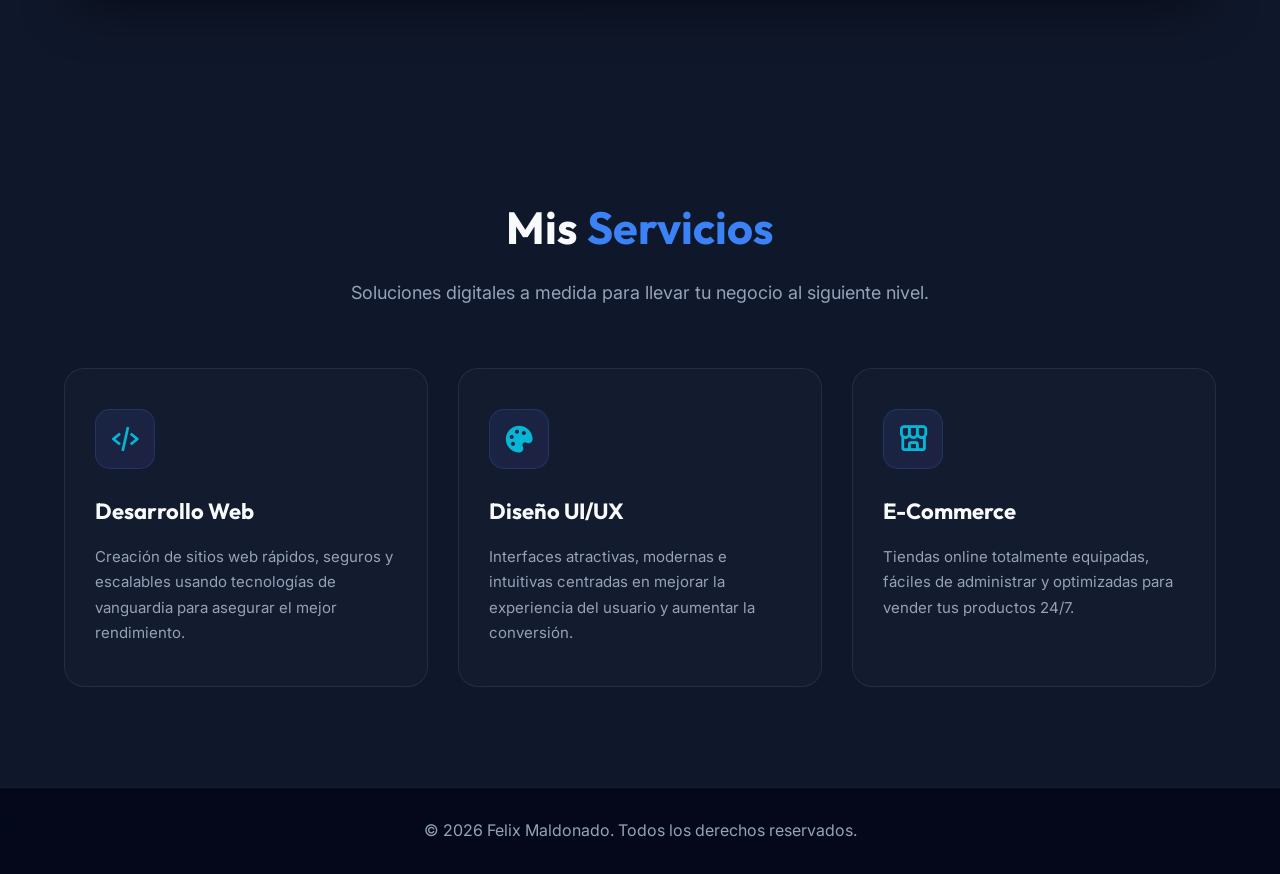
==== commit 19d265cc: "actualizacion de mis datos personales" ====
--- a/index.html
+++ b/index.html
@@ -49,7 +49,7 @@
     <section class="hero">
       <div class="contenedor hero-content">
         <h2 class="subtitle">Hola, soy</h2>
-        <h1 class="title">Felix <span>Maldonado A</span></h1>
+        <h1 class="title">Felix <span>Maldonado Aguilar</span></h1>
         <p class="description">
           Diseñador y Desarrollador Web enfocado en crear experiencias digitales
           extraordinarias y de alto rendimiento.
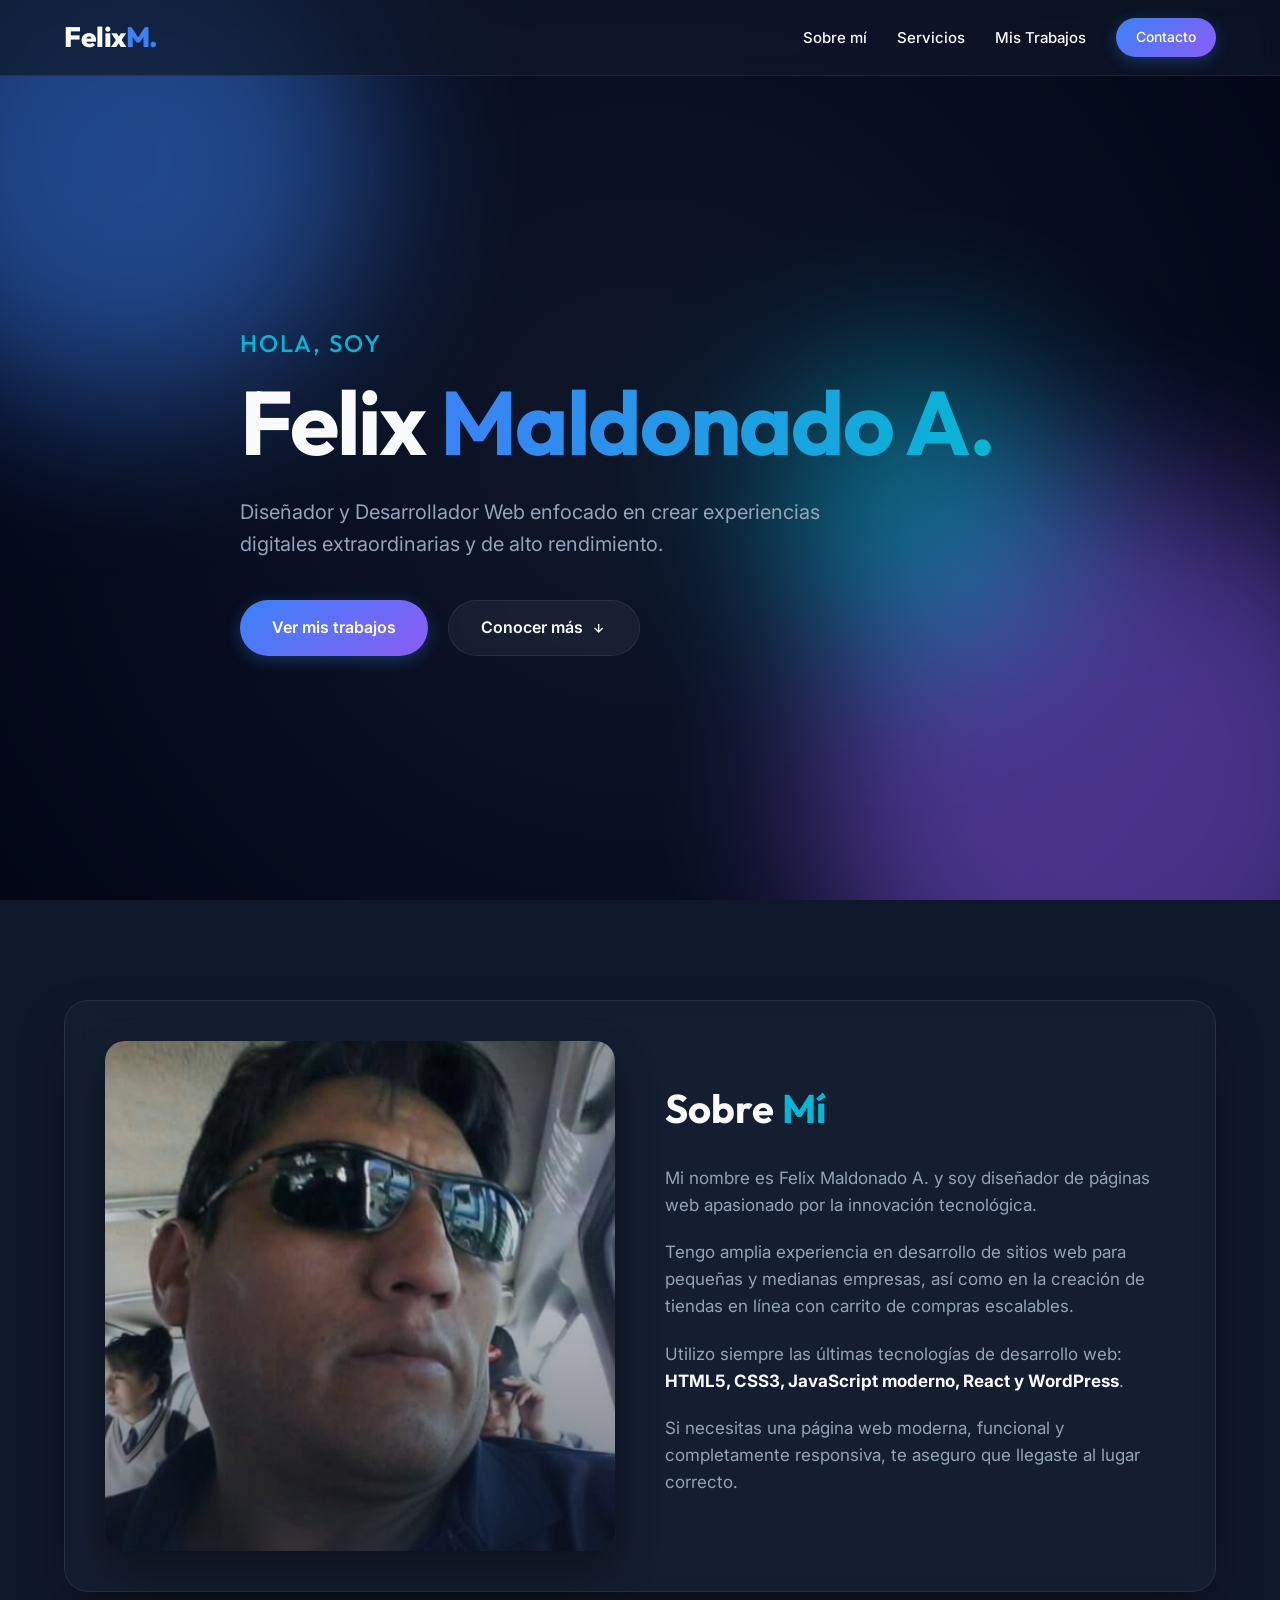
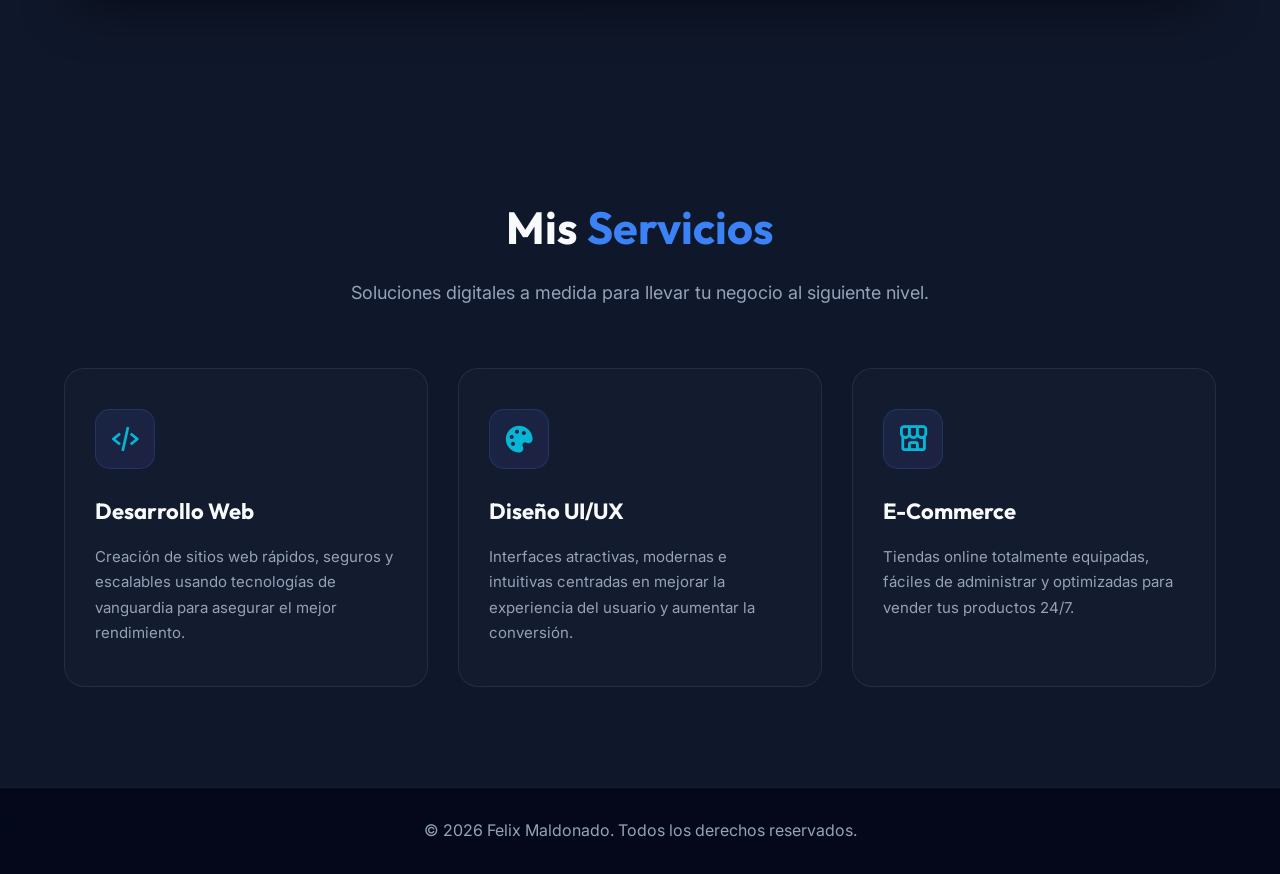
==== commit 65042115: "Coreccion de mis datos personales" ====
--- a/index.html
+++ b/index.html
@@ -49,7 +49,7 @@
     <section class="hero">
       <div class="contenedor hero-content">
         <h2 class="subtitle">Hola, soy</h2>
-        <h1 class="title">Felix <span>Maldonado Aguilar</span></h1>
+        <h1 class="title">Felix <span>Maldonado A.</span></h1>
         <p class="description">
           Diseñador y Desarrollador Web enfocado en crear experiencias digitales
           extraordinarias y de alto rendimiento.
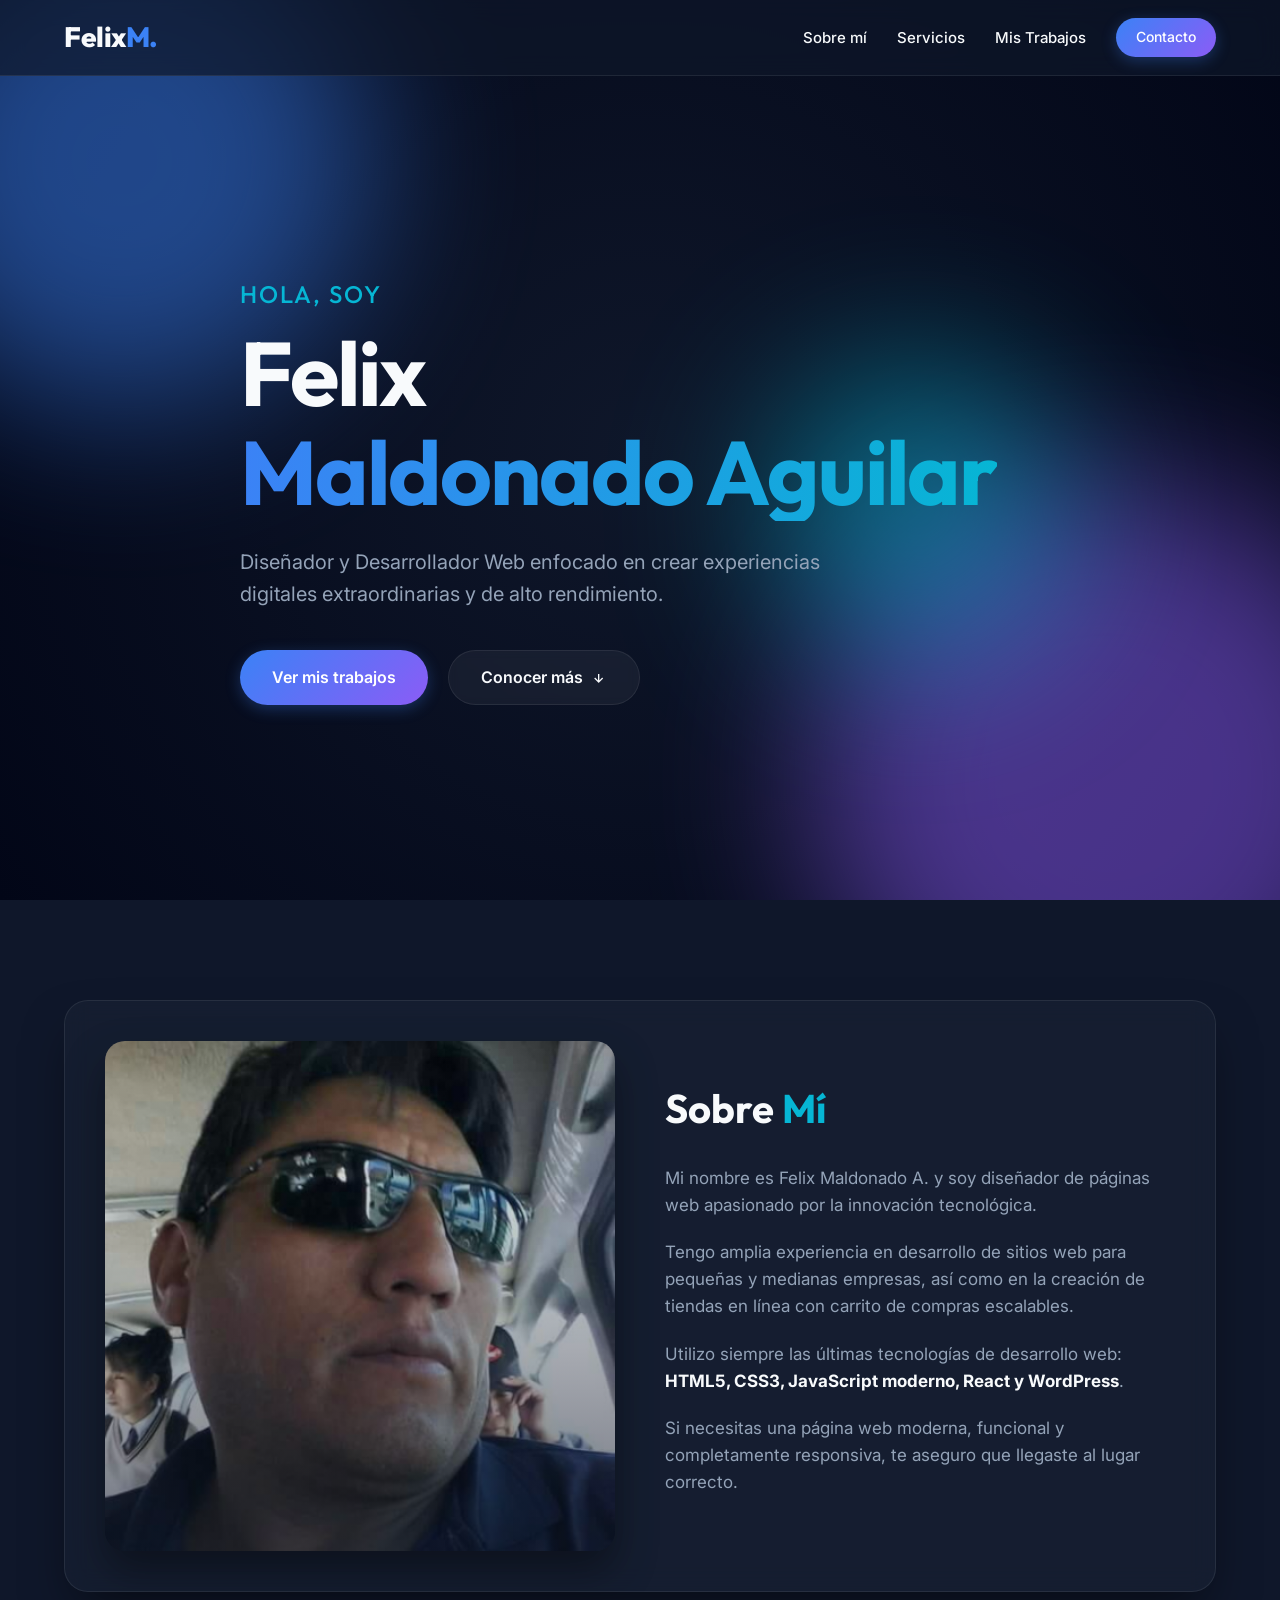
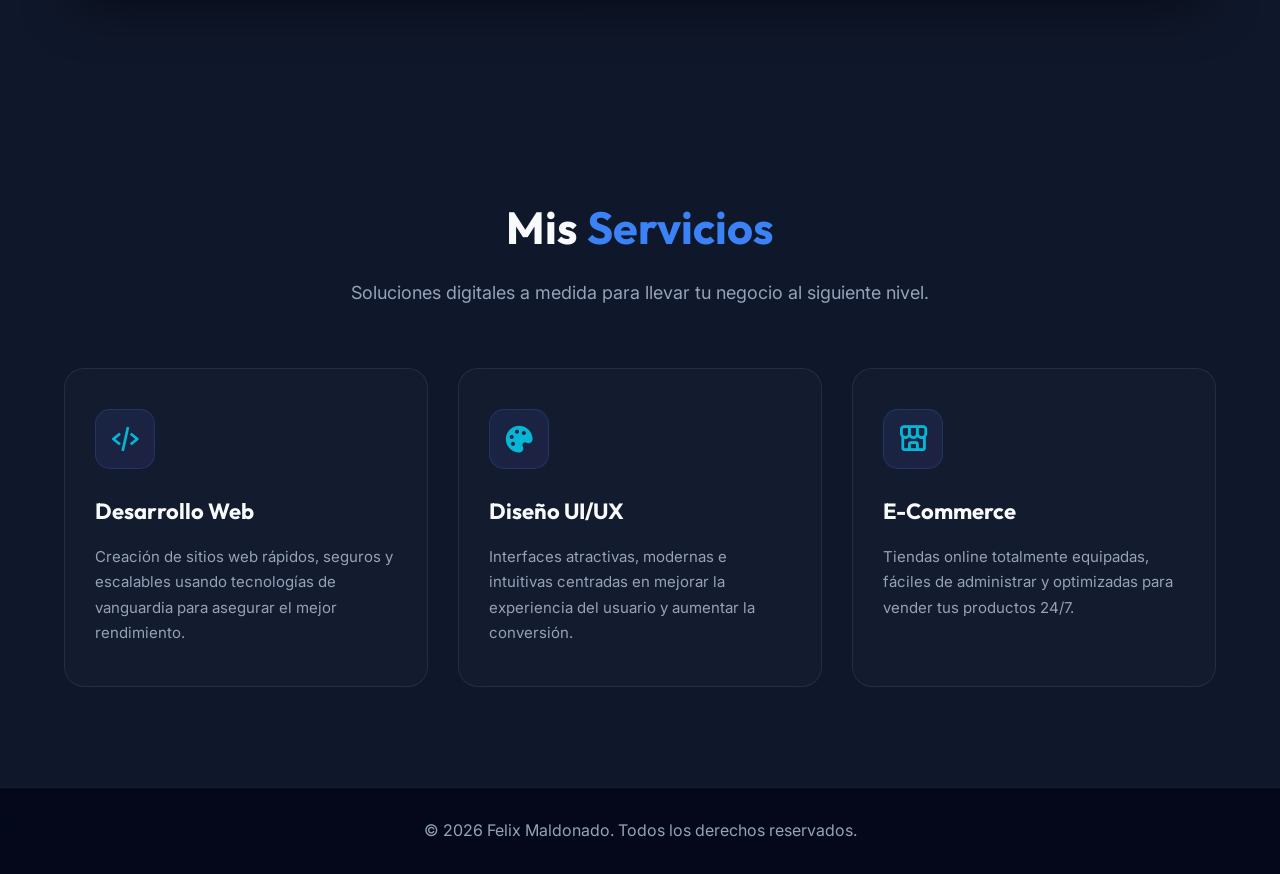
==== commit 862604f6: "modificando mis datos" ====
--- a/index.html
+++ b/index.html
@@ -49,7 +49,7 @@
     <section class="hero">
       <div class="contenedor hero-content">
         <h2 class="subtitle">Hola, soy</h2>
-        <h1 class="title">Felix <span>Maldonado A.</span></h1>
+        <h1 class="title">Felix <span>Maldonado Aguilar</span></h1>
         <p class="description">
           Diseñador y Desarrollador Web enfocado en crear experiencias digitales
           extraordinarias y de alto rendimiento.
